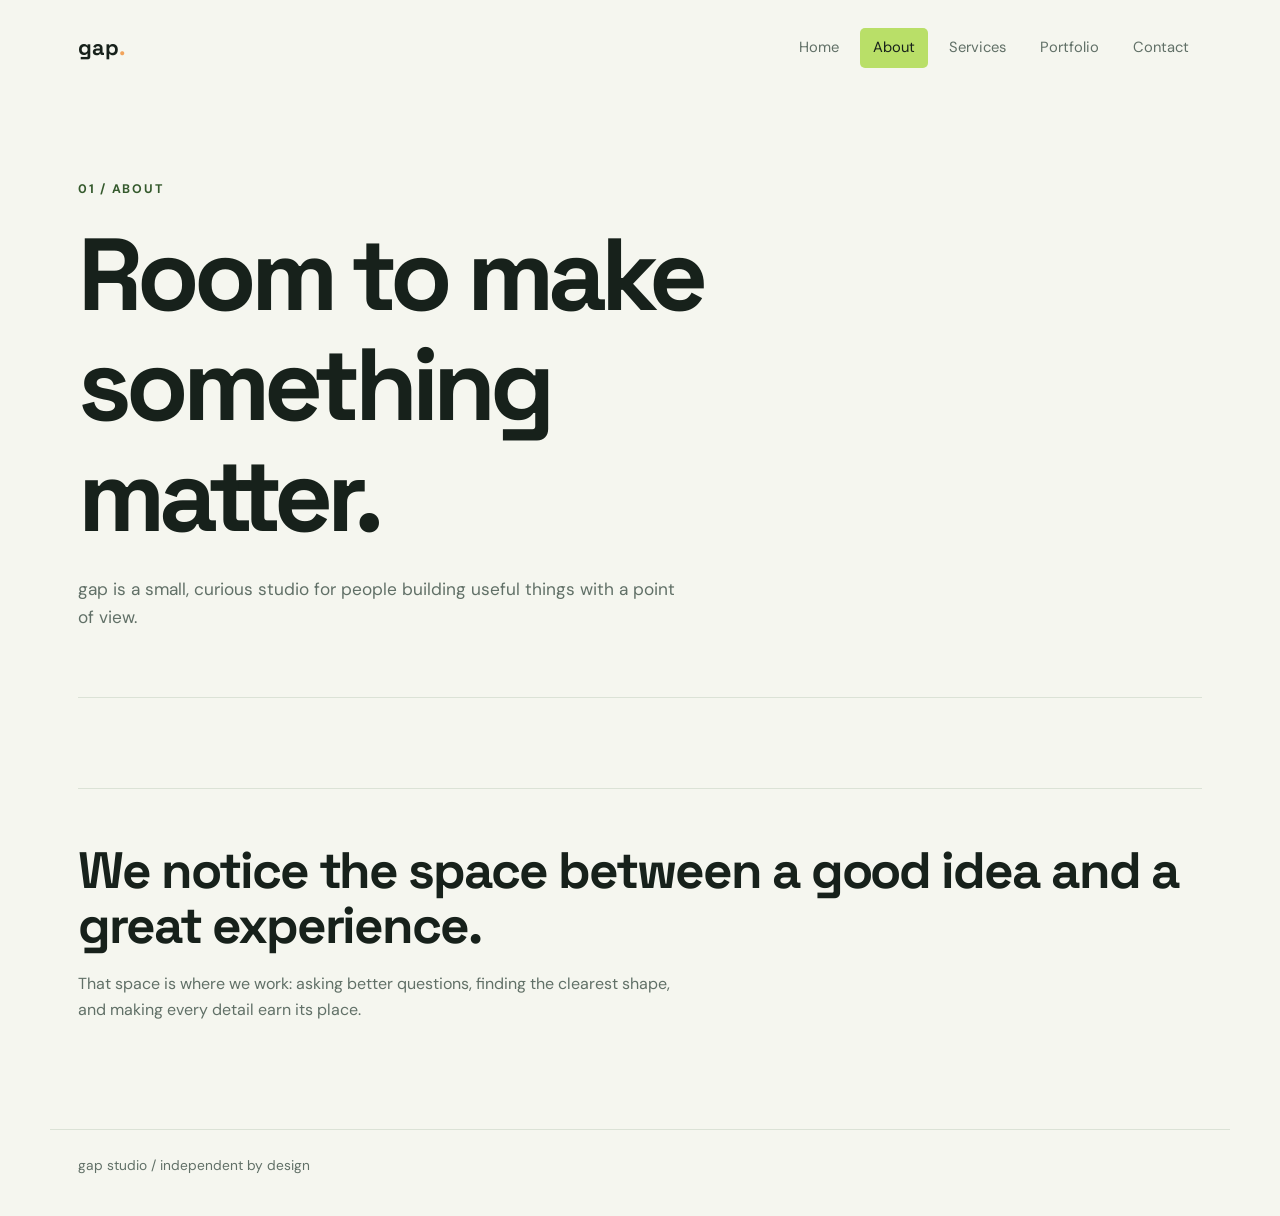
==== about.html @ 8462a3c9 "structure" ====
<!doctype html>
<html lang="en">
<head><meta charset="utf-8"><meta name="viewport" content="width=device-width, initial-scale=1"><title>About | gap</title><link rel="stylesheet" href="styles.css"></head>
<body>
<header class="site-header"><a class="logo" href="home%20page">gap<span>.</span></a><nav class="nav" aria-label="Main navigation"><a href="home%20page">Home</a><a class="active" href="about.html">About</a><a href="services.html">Services</a><a href="portfolio.html">Portfolio</a><a href="contact.html">Contact</a></nav></header>
<main><section class="page-heading"><div class="eyebrow">01 / About</div><h1>Room to make something matter.</h1><p>gap is a small, curious studio for people building useful things with a point of view.</p></section><section class="intro"><h2>We notice the space between a good idea and a great experience.</h2><p>That space is where we work: asking better questions, finding the clearest shape, and making every detail earn its place.</p></section></main>
<footer>gap studio / independent by design</footer>
</body></html>
---- styles.css ----
@import url('https://fonts.googleapis.com/css2?family=DM+Sans:wght@400;500;700&family=Space+Grotesk:wght@500;600;700&display=swap');

:root {
  --ink: #17211b;
  --muted: #617067;
  --paper: #f5f6ef;
  --surface: #ffffff;
  --green: #b9df68;
  --green-dark: #355a2d;
  --line: #dbe2d6;
  --accent: #f1a35b;
}

* { box-sizing: border-box; }
html { scroll-behavior: smooth; }
body {
  margin: 0;
  color: var(--ink);
  background: var(--paper);
  font-family: 'DM Sans', sans-serif;
  line-height: 1.6;
}
a { color: inherit; }
.site-header {
  align-items: center;
  display: flex;
  justify-content: space-between;
  margin: 0 auto;
  max-width: 1180px;
  padding: 28px 28px 18px;
}
.logo {
  font-family: 'Space Grotesk', sans-serif;
  font-size: 1.35rem;
  font-weight: 700;
  letter-spacing: .02em;
  text-decoration: none;
}
.logo span { color: var(--accent); }
.nav { display: flex; gap: 8px; }
.nav a {
  border-radius: 5px;
  color: var(--muted);
  font-size: .92rem;
  padding: 8px 13px;
  text-decoration: none;
}
.nav a:hover, .nav a.active { background: var(--green); color: var(--ink); }
main { margin: 0 auto; max-width: 1180px; padding: 44px 28px 90px; }
.hero {
  align-items: end;
  display: grid;
  gap: 54px;
  grid-template-columns: minmax(0, 1.35fr) minmax(260px, .65fr);
  min-height: 530px;
}
.eyebrow {
  color: var(--green-dark);
  font-size: .78rem;
  font-weight: 700;
  letter-spacing: .14em;
  text-transform: uppercase;
}
h1, h2, h3 { font-family: 'Space Grotesk', sans-serif; line-height: 1.08; }
h1 { font-size: clamp(3.5rem, 8vw, 7.2rem); letter-spacing: -.06em; margin: 20px 0 25px; max-width: 720px; }
h2 { font-size: clamp(2rem, 4vw, 3.4rem); letter-spacing: -.04em; margin: 18px 0; }
h3 { font-size: 1.35rem; margin: 0 0 8px; }
p { color: var(--muted); max-width: 600px; }
.hero-copy p { font-size: 1.08rem; }
.button {
  background: var(--ink);
  border-radius: 5px;
  color: var(--paper);
  display: inline-block;
  font-weight: 700;
  margin-top: 22px;
  padding: 13px 19px;
  text-decoration: none;
}
.button:hover { background: var(--green-dark); }
.hero-mark {
  align-items: center;
  background: var(--green);
  border-radius: 50%;
  display: flex;
  height: min(31vw, 360px);
  justify-content: center;
  margin-bottom: 28px;
  min-height: 250px;
  min-width: 250px;
  position: relative;
  width: min(31vw, 360px);
}
.hero-mark::before { border: 1px solid var(--green-dark); border-radius: 50%; content: ''; height: 62%; position: absolute; width: 62%; }
.hero-mark::after { background: var(--accent); border-radius: 50%; content: ''; height: 28px; position: absolute; right: 17%; top: 17%; width: 28px; }
.mark-word { font-family: 'Space Grotesk', sans-serif; font-size: clamp(2.3rem, 5vw, 4.8rem); font-weight: 700; letter-spacing: -.08em; transform: rotate(-12deg); }
.intro { border-top: 1px solid var(--line); margin-top: 90px; padding-top: 36px; }
.grid { display: grid; gap: 16px; grid-template-columns: repeat(3, 1fr); margin-top: 32px; }
.item { background: var(--surface); border: 1px solid var(--line); border-radius: 6px; padding: 25px; }
.item p { font-size: .95rem; margin-bottom: 0; }
.page-heading { border-bottom: 1px solid var(--line); padding: 50px 0 48px; }
.page-heading p { font-size: 1.08rem; }
footer { border-top: 1px solid var(--line); color: var(--muted); font-size: .86rem; margin: 0 auto; max-width: 1180px; padding: 24px 28px 40px; }
@media (max-width: 720px) {
  .site-header { align-items: flex-start; flex-direction: column; gap: 18px; padding-top: 22px; }
  .nav { flex-wrap: wrap; }
  .nav a { padding: 6px 9px; }
  main { padding-top: 25px; }
  .hero { gap: 30px; grid-template-columns: 1fr; min-height: auto; }
  .hero-mark { height: 260px; margin: 10px auto 0; width: 260px; }
  .grid { grid-template-columns: 1fr; }
  .intro { margin-top: 65px; }
}
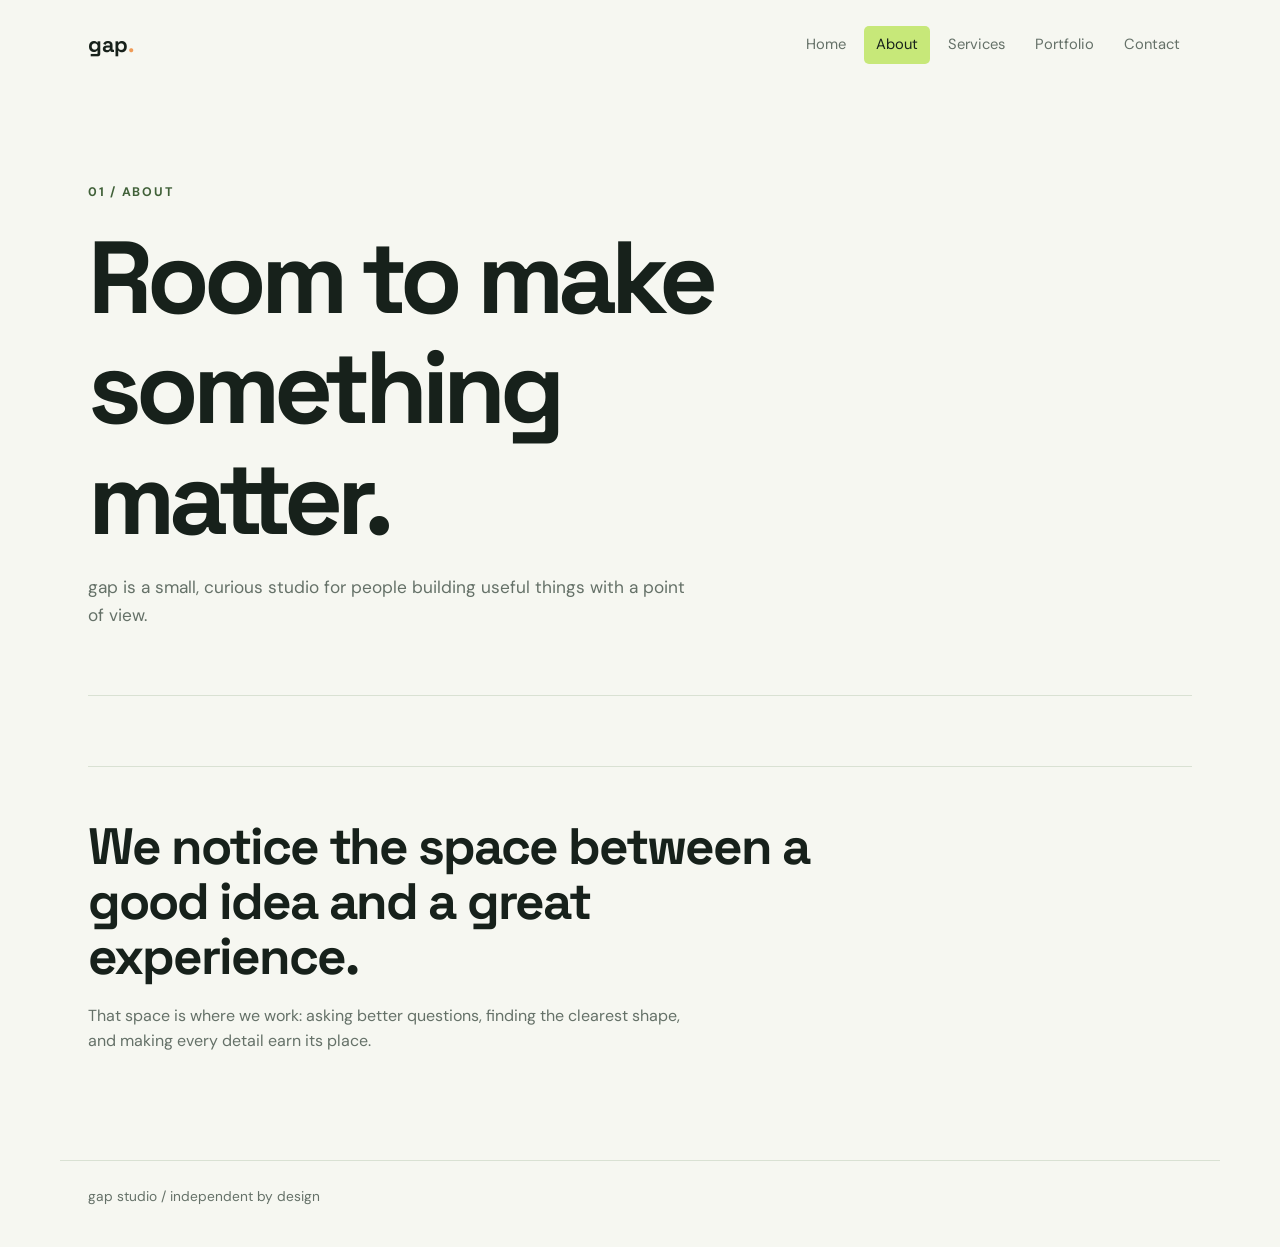
==== commit ebf4a6b8: "lets' try this again# Please enter the commit message for your changes. Lines starting" ====
--- a/about.html
+++ b/about.html
@@ -1,8 +1,4 @@
 <!doctype html>
-<html lang="en">
-<head><meta charset="utf-8"><meta name="viewport" content="width=device-width, initial-scale=1"><title>About | gap</title><link rel="stylesheet" href="styles.css"></head>
-<body>
-<header class="site-header"><a class="logo" href="home%20page">gap<span>.</span></a><nav class="nav" aria-label="Main navigation"><a href="home%20page">Home</a><a class="active" href="about.html">About</a><a href="services.html">Services</a><a href="portfolio.html">Portfolio</a><a href="contact.html">Contact</a></nav></header>
-<main><section class="page-heading"><div class="eyebrow">01 / About</div><h1>Room to make something matter.</h1><p>gap is a small, curious studio for people building useful things with a point of view.</p></section><section class="intro"><h2>We notice the space between a good idea and a great experience.</h2><p>That space is where we work: asking better questions, finding the clearest shape, and making every detail earn its place.</p></section></main>
-<footer>gap studio / independent by design</footer>
-</body></html>
+<html lang="en"><head><meta charset="utf-8"><meta name="viewport" content="width=device-width, initial-scale=1"><title>About | gap</title><link rel="stylesheet" href="styles.css"></head>
+<body><header class="site-header"><a class="logo" href="index.html">gap<span>.</span></a><nav class="nav" aria-label="Main navigation"><a href="index.html">Home</a><a class="active" href="about.html">About</a><a href="services.html">Services</a><a href="portfolio.html">Portfolio</a><a href="contact.html">Contact</a></nav></header>
+<main><section class="page-heading"><div class="eyebrow">01 / About</div><h1>Room to make something matter.</h1><p>gap is a small, curious studio for people building useful things with a point of view.</p></section><section class="band"><h2>We notice the space between a good idea and a great experience.</h2><p>That space is where we work: asking better questions, finding the clearest shape, and making every detail earn its place.</p></section></main><footer>gap studio / independent by design</footer></body></html>
--- a/styles.css
+++ b/styles.css
@@ -1,113 +1,36 @@
 @import url('https://fonts.googleapis.com/css2?family=DM+Sans:wght@400;500;700&family=Space+Grotesk:wght@500;600;700&display=swap');
 
-:root {
-  --ink: #17211b;
-  --muted: #617067;
-  --paper: #f5f6ef;
-  --surface: #ffffff;
-  --green: #b9df68;
-  --green-dark: #355a2d;
-  --line: #dbe2d6;
-  --accent: #f1a35b;
-}
-
+:root { --ink: #17211b; --muted: #657168; --paper: #f6f7f1; --mint: #c7e879; --orange: #ef9b57; --line: #d9e1d3; }
 * { box-sizing: border-box; }
-html { scroll-behavior: smooth; }
-body {
-  margin: 0;
-  color: var(--ink);
-  background: var(--paper);
-  font-family: 'DM Sans', sans-serif;
-  line-height: 1.6;
-}
+body { margin: 0; background: var(--paper); color: var(--ink); font-family: 'DM Sans', sans-serif; line-height: 1.6; }
 a { color: inherit; }
-.site-header {
-  align-items: center;
-  display: flex;
-  justify-content: space-between;
-  margin: 0 auto;
-  max-width: 1180px;
-  padding: 28px 28px 18px;
-}
-.logo {
-  font-family: 'Space Grotesk', sans-serif;
-  font-size: 1.35rem;
-  font-weight: 700;
-  letter-spacing: .02em;
-  text-decoration: none;
-}
-.logo span { color: var(--accent); }
-.nav { display: flex; gap: 8px; }
-.nav a {
-  border-radius: 5px;
-  color: var(--muted);
-  font-size: .92rem;
-  padding: 8px 13px;
-  text-decoration: none;
-}
-.nav a:hover, .nav a.active { background: var(--green); color: var(--ink); }
-main { margin: 0 auto; max-width: 1180px; padding: 44px 28px 90px; }
-.hero {
-  align-items: end;
-  display: grid;
-  gap: 54px;
-  grid-template-columns: minmax(0, 1.35fr) minmax(260px, .65fr);
-  min-height: 530px;
-}
-.eyebrow {
-  color: var(--green-dark);
-  font-size: .78rem;
-  font-weight: 700;
-  letter-spacing: .14em;
-  text-transform: uppercase;
-}
+.site-header, main, footer { max-width: 1160px; margin: 0 auto; }
+.site-header { align-items: center; display: flex; justify-content: space-between; padding: 26px 28px; }
+.logo { font: 700 1.35rem 'Space Grotesk', sans-serif; text-decoration: none; }
+.logo span { color: var(--orange); }
+.nav { display: flex; flex-wrap: wrap; gap: 6px; }
+.nav a { border-radius: 5px; color: var(--muted); font-size: .92rem; padding: 7px 12px; text-decoration: none; }
+.nav a:hover, .nav a.active { background: var(--mint); color: var(--ink); }
+main { padding: 48px 28px 90px; }
+.hero { align-items: center; display: grid; gap: 60px; grid-template-columns: 1.2fr .8fr; min-height: 510px; }
+.eyebrow { color: #416139; font-size: .78rem; font-weight: 700; letter-spacing: .14em; text-transform: uppercase; }
 h1, h2, h3 { font-family: 'Space Grotesk', sans-serif; line-height: 1.08; }
-h1 { font-size: clamp(3.5rem, 8vw, 7.2rem); letter-spacing: -.06em; margin: 20px 0 25px; max-width: 720px; }
-h2 { font-size: clamp(2rem, 4vw, 3.4rem); letter-spacing: -.04em; margin: 18px 0; }
+h1 { font-size: clamp(3.5rem, 8vw, 7rem); letter-spacing: -.06em; margin: 20px 0; max-width: 720px; }
+h2 { font-size: clamp(2rem, 4vw, 3.5rem); letter-spacing: -.04em; margin: 18px 0; max-width: 760px; }
 h3 { font-size: 1.35rem; margin: 0 0 8px; }
 p { color: var(--muted); max-width: 600px; }
-.hero-copy p { font-size: 1.08rem; }
-.button {
-  background: var(--ink);
-  border-radius: 5px;
-  color: var(--paper);
-  display: inline-block;
-  font-weight: 700;
-  margin-top: 22px;
-  padding: 13px 19px;
-  text-decoration: none;
-}
-.button:hover { background: var(--green-dark); }
-.hero-mark {
-  align-items: center;
-  background: var(--green);
-  border-radius: 50%;
-  display: flex;
-  height: min(31vw, 360px);
-  justify-content: center;
-  margin-bottom: 28px;
-  min-height: 250px;
-  min-width: 250px;
-  position: relative;
-  width: min(31vw, 360px);
-}
-.hero-mark::before { border: 1px solid var(--green-dark); border-radius: 50%; content: ''; height: 62%; position: absolute; width: 62%; }
-.hero-mark::after { background: var(--accent); border-radius: 50%; content: ''; height: 28px; position: absolute; right: 17%; top: 17%; width: 28px; }
-.mark-word { font-family: 'Space Grotesk', sans-serif; font-size: clamp(2.3rem, 5vw, 4.8rem); font-weight: 700; letter-spacing: -.08em; transform: rotate(-12deg); }
-.intro { border-top: 1px solid var(--line); margin-top: 90px; padding-top: 36px; }
+.hero p { font-size: 1.08rem; }
+.button { background: var(--ink); border-radius: 5px; color: var(--paper); display: inline-block; font-weight: 700; margin-top: 20px; padding: 13px 19px; text-decoration: none; }
+.button:hover { background: #416139; }
+.mark { align-items: center; background: var(--mint); border-radius: 50%; display: flex; height: min(31vw, 350px); justify-content: center; margin: auto; position: relative; width: min(31vw, 350px); }
+.mark:before { border: 1px solid #416139; border-radius: 50%; content: ''; height: 62%; position: absolute; width: 62%; }
+.mark:after { background: var(--orange); border-radius: 50%; content: ''; height: 26px; position: absolute; right: 17%; top: 17%; width: 26px; }
+.mark span { font: 700 clamp(2.5rem, 5vw, 4.8rem) 'Space Grotesk', sans-serif; letter-spacing: -.08em; transform: rotate(-12deg); }
+.band { border-top: 1px solid var(--line); margin-top: 70px; padding-top: 34px; }
 .grid { display: grid; gap: 16px; grid-template-columns: repeat(3, 1fr); margin-top: 32px; }
-.item { background: var(--surface); border: 1px solid var(--line); border-radius: 6px; padding: 25px; }
-.item p { font-size: .95rem; margin-bottom: 0; }
-.page-heading { border-bottom: 1px solid var(--line); padding: 50px 0 48px; }
+.item { background: white; border: 1px solid var(--line); border-radius: 6px; padding: 25px; }
+.item p { margin-bottom: 0; }
+.page-heading { border-bottom: 1px solid var(--line); padding: 45px 0 48px; }
 .page-heading p { font-size: 1.08rem; }
-footer { border-top: 1px solid var(--line); color: var(--muted); font-size: .86rem; margin: 0 auto; max-width: 1180px; padding: 24px 28px 40px; }
-@media (max-width: 720px) {
-  .site-header { align-items: flex-start; flex-direction: column; gap: 18px; padding-top: 22px; }
-  .nav { flex-wrap: wrap; }
-  .nav a { padding: 6px 9px; }
-  main { padding-top: 25px; }
-  .hero { gap: 30px; grid-template-columns: 1fr; min-height: auto; }
-  .hero-mark { height: 260px; margin: 10px auto 0; width: 260px; }
-  .grid { grid-template-columns: 1fr; }
-  .intro { margin-top: 65px; }
-}
+footer { border-top: 1px solid var(--line); color: var(--muted); font-size: .86rem; padding: 24px 28px 40px; }
+@media (max-width: 720px) { .site-header { align-items: flex-start; flex-direction: column; gap: 16px; } main { padding-top: 25px; } .hero { gap: 34px; grid-template-columns: 1fr; min-height: auto; } .mark { height: 260px; width: 260px; } .grid { grid-template-columns: 1fr; } }
